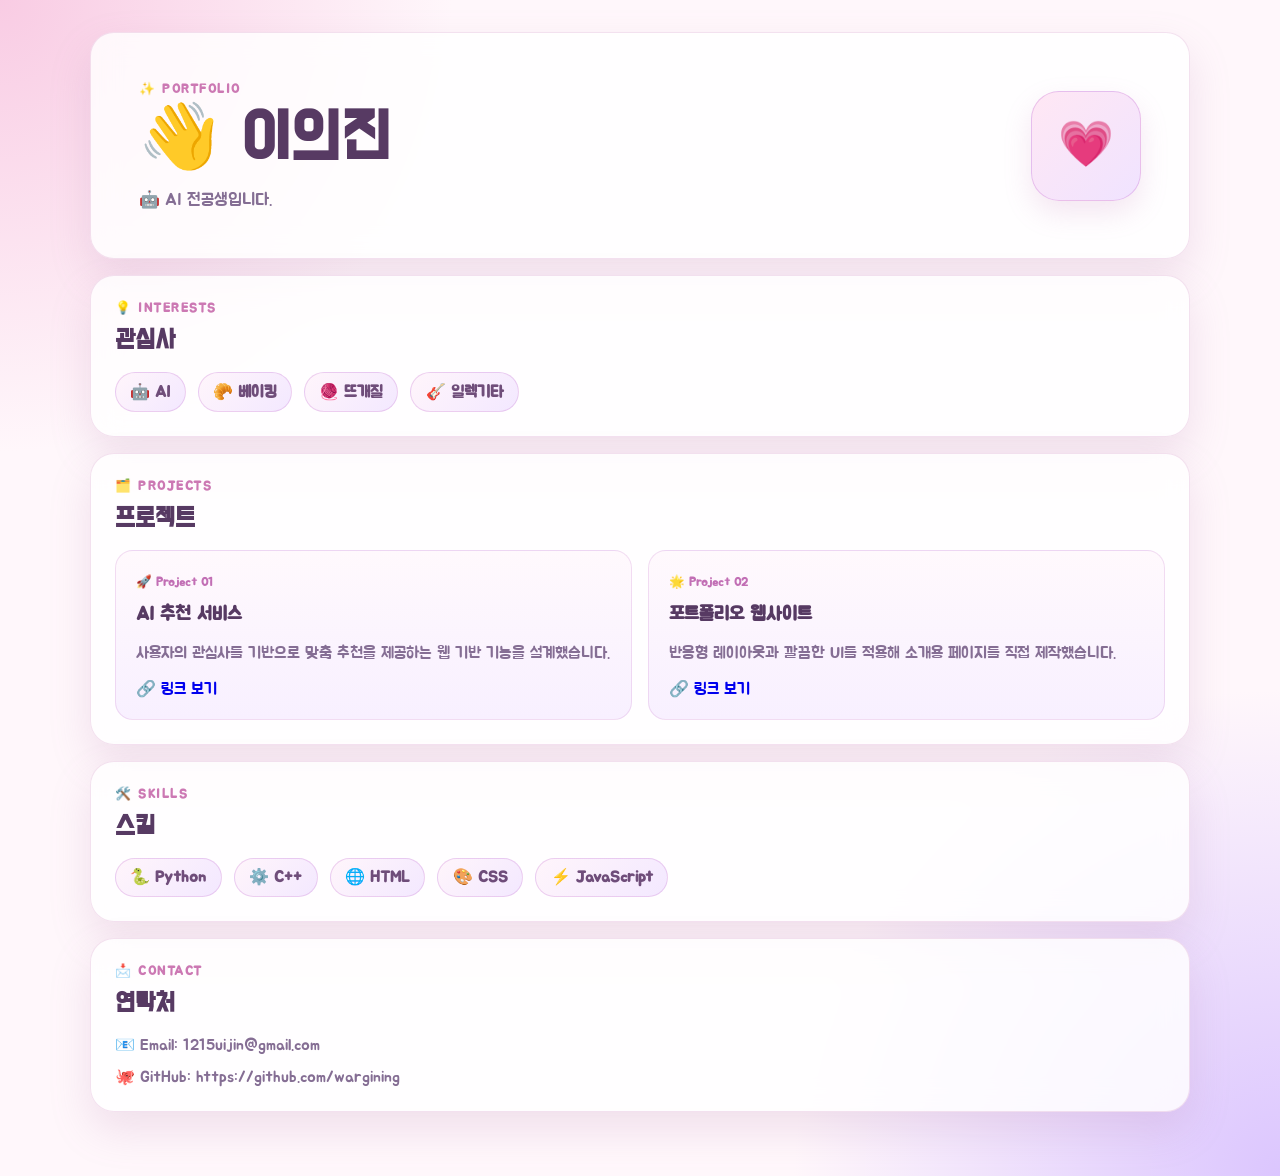
==== index.html @ f604fe85 "Update intro and interests" ====
<!DOCTYPE html>
<html lang="ko">
  <head>
    <meta charset="UTF-8" />
    <meta name="viewport" content="width=device-width, initial-scale=1.0" />
    <title>이의진 | Portfolio</title>
    <link rel="preconnect" href="https://fonts.googleapis.com" />
    <link rel="preconnect" href="https://fonts.gstatic.com" crossorigin />
    <link
      href="https://fonts.googleapis.com/css2?family=Do+Hyeon&family=Jua&family=Inter:wght@400;500;600;700;800&display=swap"
      rel="stylesheet"
    />
    <link rel="stylesheet" href="styles.css" />
  </head>
  <body>
    <main class="page-shell">
      <section class="hero-card">
        <div class="hero-content reveal hero-layout">
          <div class="hero-text">
            <p class="eyebrow">✨ Portfolio</p>
            <h1>👋 이의진</h1>
            <p class="intro-text">🤖 AI 전공생입니다.</p>
          </div>
          <div class="profile-badge" aria-hidden="true">
            <span>💗</span>
          </div>
        </div>
      </section>

      <section class="section-block reveal">
        <div class="section-header">
          <p class="section-kicker">💡 Interests</p>
          <h2>관심사</h2>
        </div>
        <div class="interest-grid">
          <div class="info-chip">🤖 AI</div>
          <div class="info-chip">🥐 베이킹</div>
          <div class="info-chip">🧶 뜨개질</div>
          <div class="info-chip">🎸 일렉기타</div>
        </div>
      </section>

      <section class="section-block reveal">
        <div class="section-header">
          <p class="section-kicker">🗂️ Projects</p>
          <h2>프로젝트</h2>
        </div>
        <div class="project-grid">
          <article class="project-card">
            <span class="project-tag">🚀 Project 01</span>
            <h3>AI 추천 서비스</h3>
            <p>
              사용자의 관심사를 기반으로 맞춤 추천을 제공하는 웹 기반 기능을 설계했습니다.
            </p>
            <a href="https://example.com" target="_blank" rel="noreferrer">🔗 링크 보기</a>
          </article>

          <article class="project-card">
            <span class="project-tag">🌟 Project 02</span>
            <h3>포트폴리오 웹사이트</h3>
            <p>
              반응형 레이아웃과 깔끔한 UI를 적용해 소개용 페이지를 직접 제작했습니다.
            </p>
            <a href="https://example.com" target="_blank" rel="noreferrer">🔗 링크 보기</a>
          </article>
        </div>
      </section>

      <section class="section-block reveal">
        <div class="section-header">
          <p class="section-kicker">🛠️ Skills</p>
          <h2>스킬</h2>
        </div>
        <div class="badge-list">
          <span class="badge">🐍 Python</span>
          <span class="badge">⚙️ C++</span>
          <span class="badge">🌐 HTML</span>
          <span class="badge">🎨 CSS</span>
          <span class="badge">⚡ JavaScript</span>
        </div>
      </section>

      <section class="section-block contact-block reveal">
        <div class="section-header">
          <p class="section-kicker">📩 Contact</p>
          <h2>연락처</h2>
        </div>
        <div class="contact-list">
          <a href="mailto:1215uijin@gmail.com">📧 Email: 1215uijin@gmail.com</a>
          <a href="https://github.com/wargining" target="_blank" rel="noreferrer">
            🐙 GitHub: https://github.com/wargining
          </a>
        </div>
      </section>
    </main>
  </body>
</html>
---- styles.css ----
:root {
  --bg: #fff7fb;
  --surface: rgba(255, 255, 255, 0.82);
  --surface-soft: #fdf1f8;
  --text: #573a63;
  --muted: #856e94;
  --accent: #f2a9cc;
  --accent-strong: #cf89d8;
  --accent-soft: #f7d8ec;
  --border: rgba(198, 123, 181, 0.22);
  --shadow: 0 18px 42px rgba(174, 114, 164, 0.18);
}

* {
  box-sizing: border-box;
}

body {
  margin: 0;
  min-height: 100vh;
  font-family: "Jua", "Inter", sans-serif;
  background:
    radial-gradient(circle at top left, rgba(248, 199, 225, 0.9), transparent 26%),
    radial-gradient(circle at bottom right, rgba(213, 189, 255, 0.85), transparent 28%),
    var(--bg);
  color: var(--text);
}

.page-shell {
  width: min(1100px, calc(100% - 2rem));
  margin: 0 auto;
  padding: 2rem 0 4rem;
}

.hero-card,
.section-block {
  background: var(--surface);
  border: 1px solid var(--border);
  border-radius: 24px;
  box-shadow: var(--shadow);
  backdrop-filter: blur(14px);
}

.hero-card {
  padding: 3rem;
  margin-bottom: 1rem;
}

.hero-layout {
  display: flex;
  align-items: center;
  justify-content: space-between;
  gap: 1.5rem;
}

.hero-text {
  flex: 1;
}

.profile-badge {
  width: 110px;
  height: 110px;
  border-radius: 28px;
  display: grid;
  place-items: center;
  font-size: 2.8rem;
  background: linear-gradient(135deg, #ffe7f4, #f0e3ff);
  border: 1px solid rgba(207, 137, 216, 0.42);
  box-shadow: 0 12px 28px rgba(194, 122, 178, 0.18);
}

.eyebrow,
.section-kicker {
  margin: 0 0 0.5rem;
  color: #cc78b3;
  font-size: 0.8rem;
  letter-spacing: 0.12em;
  font-weight: 800;
  text-transform: uppercase;
}

.hero-card h1 {
  margin: 0;
  font-family: "Do Hyeon", sans-serif;
  font-size: clamp(2.4rem, 5vw, 4.5rem);
  line-height: 1.05;
  letter-spacing: 0.02em;
}

.intro-text {
  max-width: 660px;
  margin: 1rem 0 0;
  color: var(--muted);
  font-size: 1.05rem;
}

.section-block {
  padding: 1.5rem;
  margin-top: 1rem;
}

.section-header h2 {
  margin: 0 0 1rem;
  font-family: "Do Hyeon", "Jua", sans-serif;
  font-size: 1.6rem;
}

.interest-grid,
.badge-list {
  display: flex;
  flex-wrap: wrap;
  gap: 0.75rem;
}

.info-chip,
.badge {
  padding: 0.55rem 0.9rem;
  border-radius: 999px;
  border: 1px solid rgba(207, 137, 216, 0.35);
  background: linear-gradient(135deg, #fff5fb, #f3e8ff);
  color: #6f4d7a;
  font-weight: 700;
}

.project-grid {
  display: grid;
  grid-template-columns: repeat(2, minmax(0, 1fr));
  gap: 1rem;
}

.project-card {
  background: linear-gradient(180deg, #fff9fd, #f8f0ff);
  border: 1px solid rgba(211, 152, 216, 0.3);
  border-radius: 18px;
  padding: 1.25rem;
  transition: transform 0.25s ease, box-shadow 0.25s ease;
}

.project-card:hover {
  transform: translateY(-4px);
  box-shadow: 0 16px 30px rgba(190, 126, 174, 0.18);
}

.project-tag {
  display: inline-block;
  margin-bottom: 0.8rem;
  color: #c26fb5;
  font-size: 0.78rem;
  font-weight: 800;
}

.project-card h3 {
  margin: 0 0 0.75rem;
  font-size: 1.2rem;
}

.project-card p,
.contact-list a {
  color: var(--muted);
}

.project-card a,
.contact-list a {
  text-decoration: none;
}

.project-card a:hover,
.contact-list a:hover {
  color: #b661a3;
}

.contact-list {
  display: grid;
  gap: 0.75rem;
}

.reveal {
  opacity: 0;
  transform: translateY(18px);
  animation: fadeUp 0.9s ease forwards;
}

.reveal:nth-child(2) {
  animation-delay: 0.12s;
}

.reveal:nth-child(3) {
  animation-delay: 0.24s;
}

.reveal:nth-child(4) {
  animation-delay: 0.36s;
}

.reveal:nth-child(5) {
  animation-delay: 0.48s;
}

@keyframes fadeUp {
  from {
    opacity: 0;
    transform: translateY(18px);
  }
  to {
    opacity: 1;
    transform: translateY(0);
  }
}

@media (max-width: 700px) {
  .page-shell {
    width: min(100%, calc(100% - 1rem));
  }

  .hero-card,
  .section-block {
    padding: 1.1rem;
  }

  .project-grid {
    grid-template-columns: 1fr;
  }
}
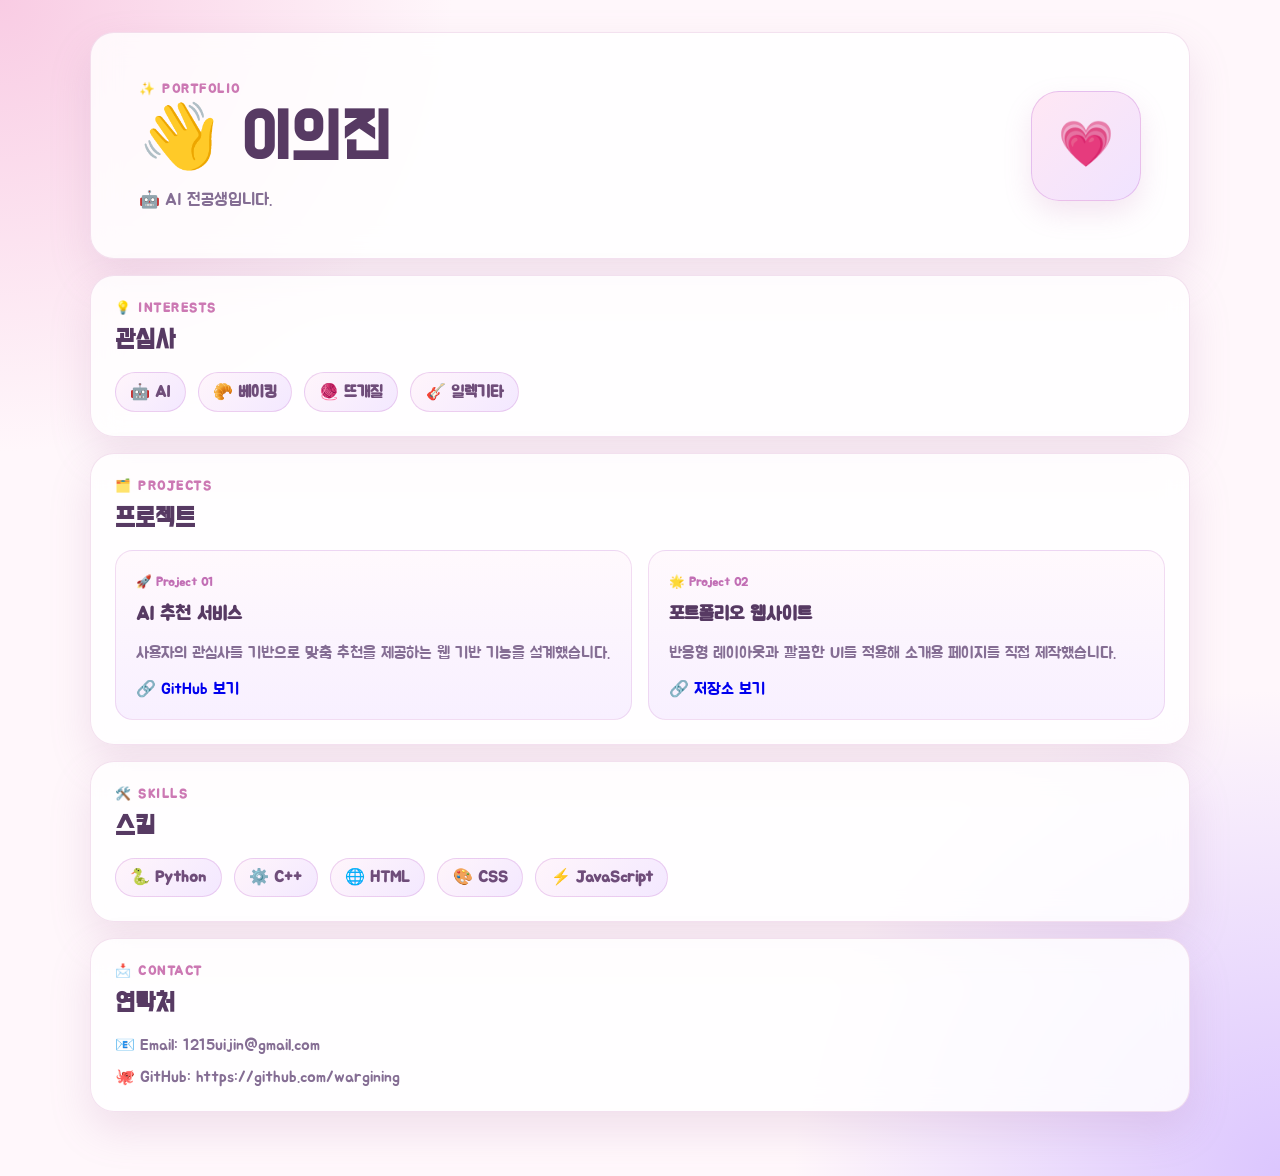
==== commit 0721e839: "Replace example project links" ====
--- a/index.html
+++ b/index.html
@@ -52,7 +52,7 @@
             <p>
               사용자의 관심사를 기반으로 맞춤 추천을 제공하는 웹 기반 기능을 설계했습니다.
             </p>
-            <a href="https://example.com" target="_blank" rel="noreferrer">🔗 링크 보기</a>
+            <a href="https://github.com/wargining" target="_blank" rel="noreferrer">🔗 GitHub 보기</a>
           </article>
 
           <article class="project-card">
@@ -61,7 +61,7 @@
             <p>
               반응형 레이아웃과 깔끔한 UI를 적용해 소개용 페이지를 직접 제작했습니다.
             </p>
-            <a href="https://example.com" target="_blank" rel="noreferrer">🔗 링크 보기</a>
+            <a href="https://github.com/wargining/home" target="_blank" rel="noreferrer">🔗 저장소 보기</a>
           </article>
         </div>
       </section>
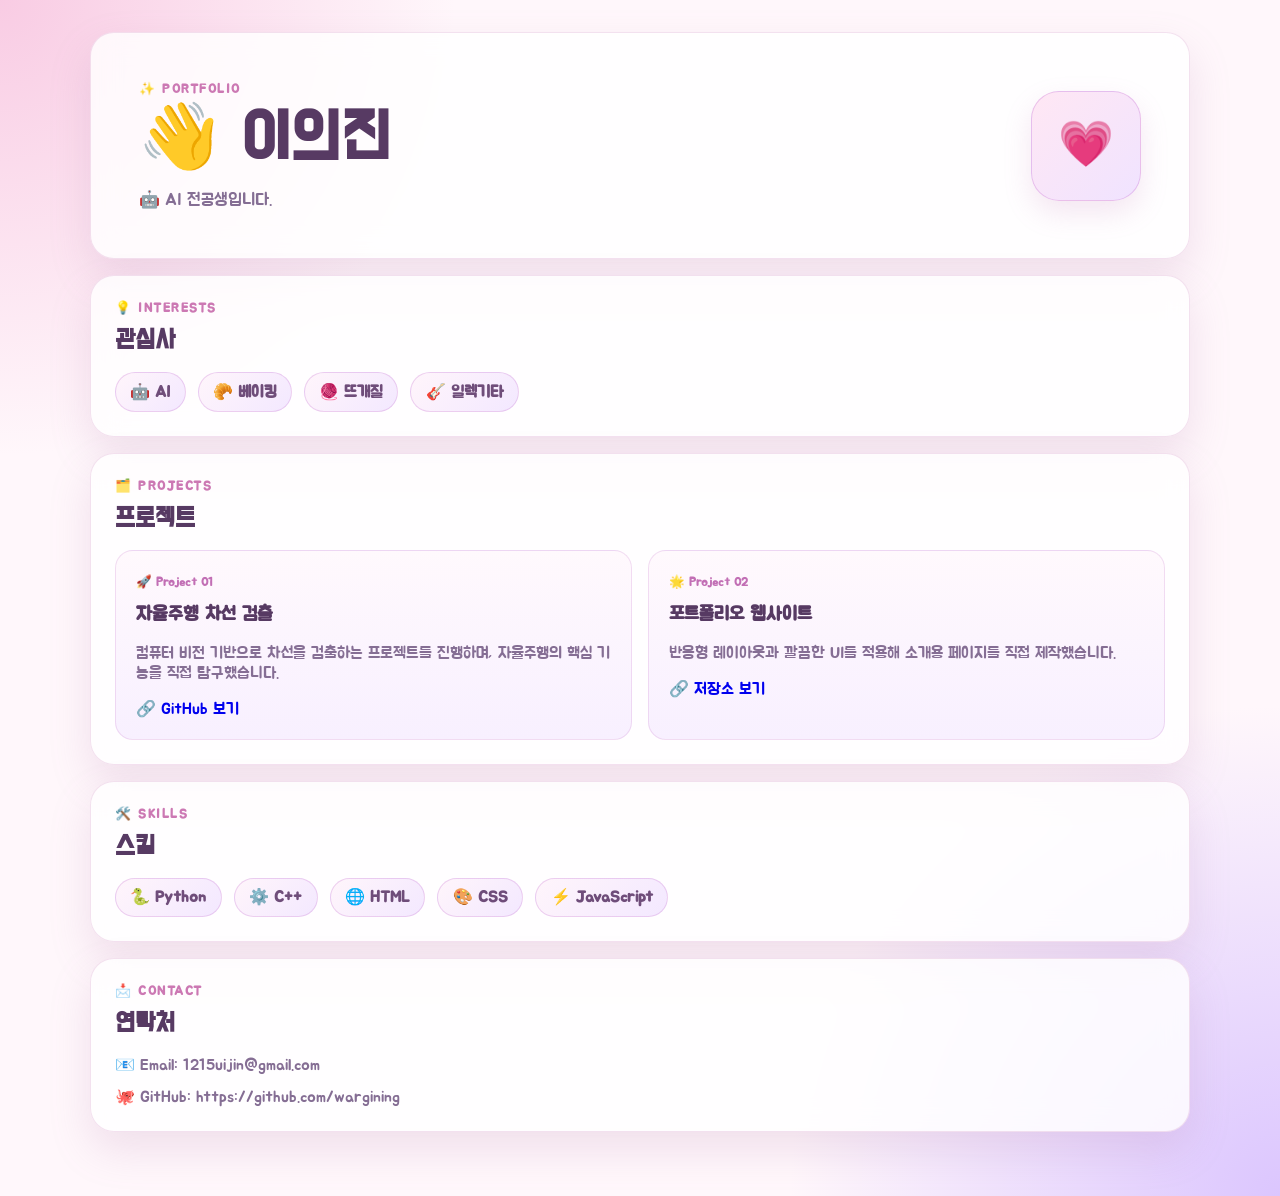
==== commit 40f69466: "Update project 01 details" ====
--- a/index.html
+++ b/index.html
@@ -48,11 +48,11 @@
         <div class="project-grid">
           <article class="project-card">
             <span class="project-tag">🚀 Project 01</span>
-            <h3>AI 추천 서비스</h3>
+            <h3>자율주행 차선 검출</h3>
             <p>
-              사용자의 관심사를 기반으로 맞춤 추천을 제공하는 웹 기반 기능을 설계했습니다.
+              컴퓨터 비전 기반으로 차선을 검출하는 프로젝트를 진행하며, 자율주행의 핵심 기능을 직접 탐구했습니다.
             </p>
-            <a href="https://github.com/wargining" target="_blank" rel="noreferrer">🔗 GitHub 보기</a>
+            <a href="https://github.com/wargining/Autonomous_Vehicle_Midterm_report" target="_blank" rel="noreferrer">🔗 GitHub 보기</a>
           </article>
 
           <article class="project-card">
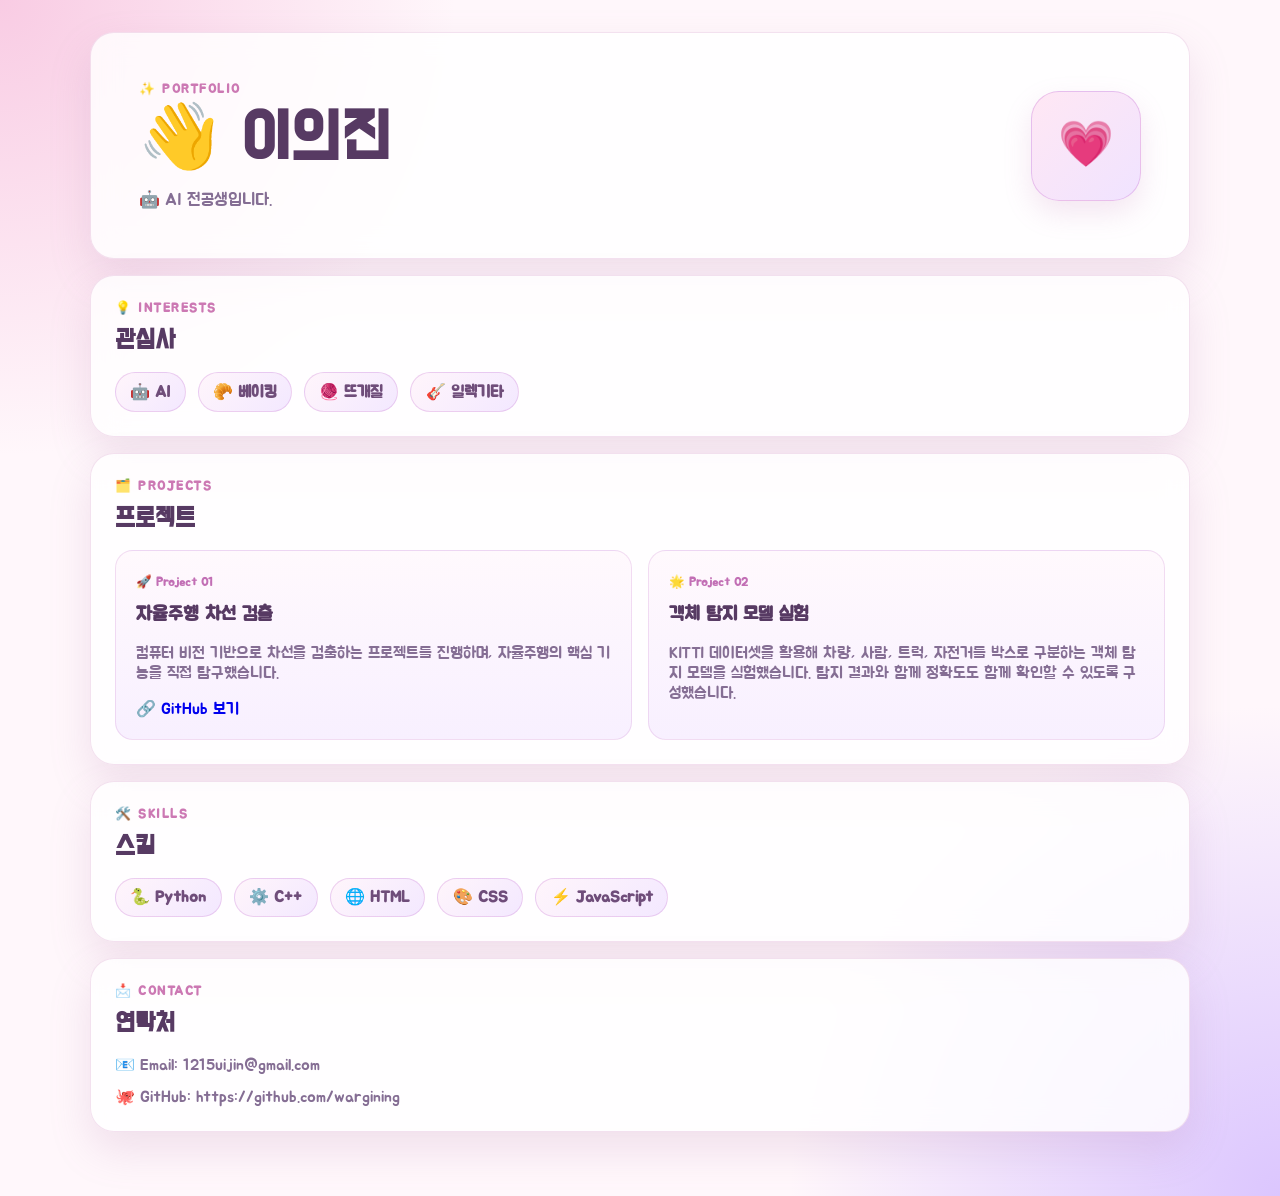
==== commit 43d489e1: "Update project 02 content" ====
--- a/index.html
+++ b/index.html
@@ -57,11 +57,10 @@
 
           <article class="project-card">
             <span class="project-tag">🌟 Project 02</span>
-            <h3>포트폴리오 웹사이트</h3>
+            <h3>객체 탐지 모델 실험</h3>
             <p>
-              반응형 레이아웃과 깔끔한 UI를 적용해 소개용 페이지를 직접 제작했습니다.
+              KITTI 데이터셋을 활용해 차량, 사람, 트럭, 자전거를 박스로 구분하는 객체 탐지 모델을 실험했습니다. 탐지 결과와 함께 정확도도 함께 확인할 수 있도록 구성했습니다.
             </p>
-            <a href="https://github.com/wargining/home" target="_blank" rel="noreferrer">🔗 저장소 보기</a>
           </article>
         </div>
       </section>
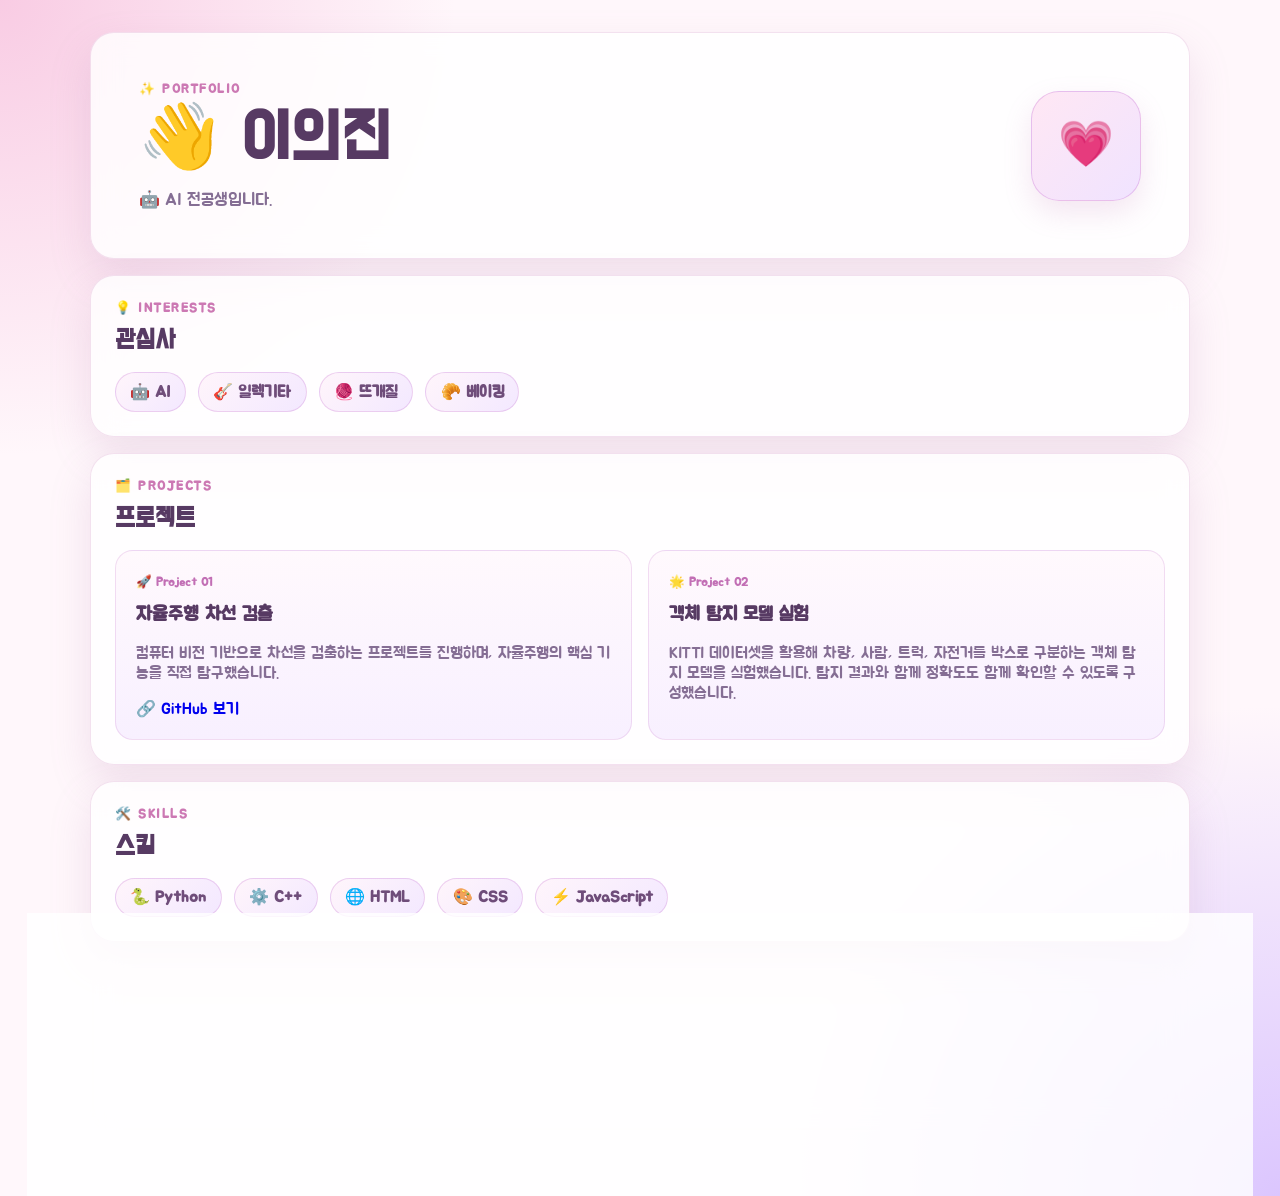
==== commit 0aef5db9: "Reorder interests" ====
--- a/index.html
+++ b/index.html
@@ -34,9 +34,9 @@
         </div>
         <div class="interest-grid">
           <div class="info-chip">🤖 AI</div>
+          <div class="info-chip">🎸 일렉기타</div>
+          <div class="info-chip">🧶 뜨개질</div>
           <div class="info-chip">🥐 베이킹</div>
-          <div class="info-chip">🧶 뜨개질</div>
-          <div class="info-chip">🎸 일렉기타</div>
         </div>
       </section>
 
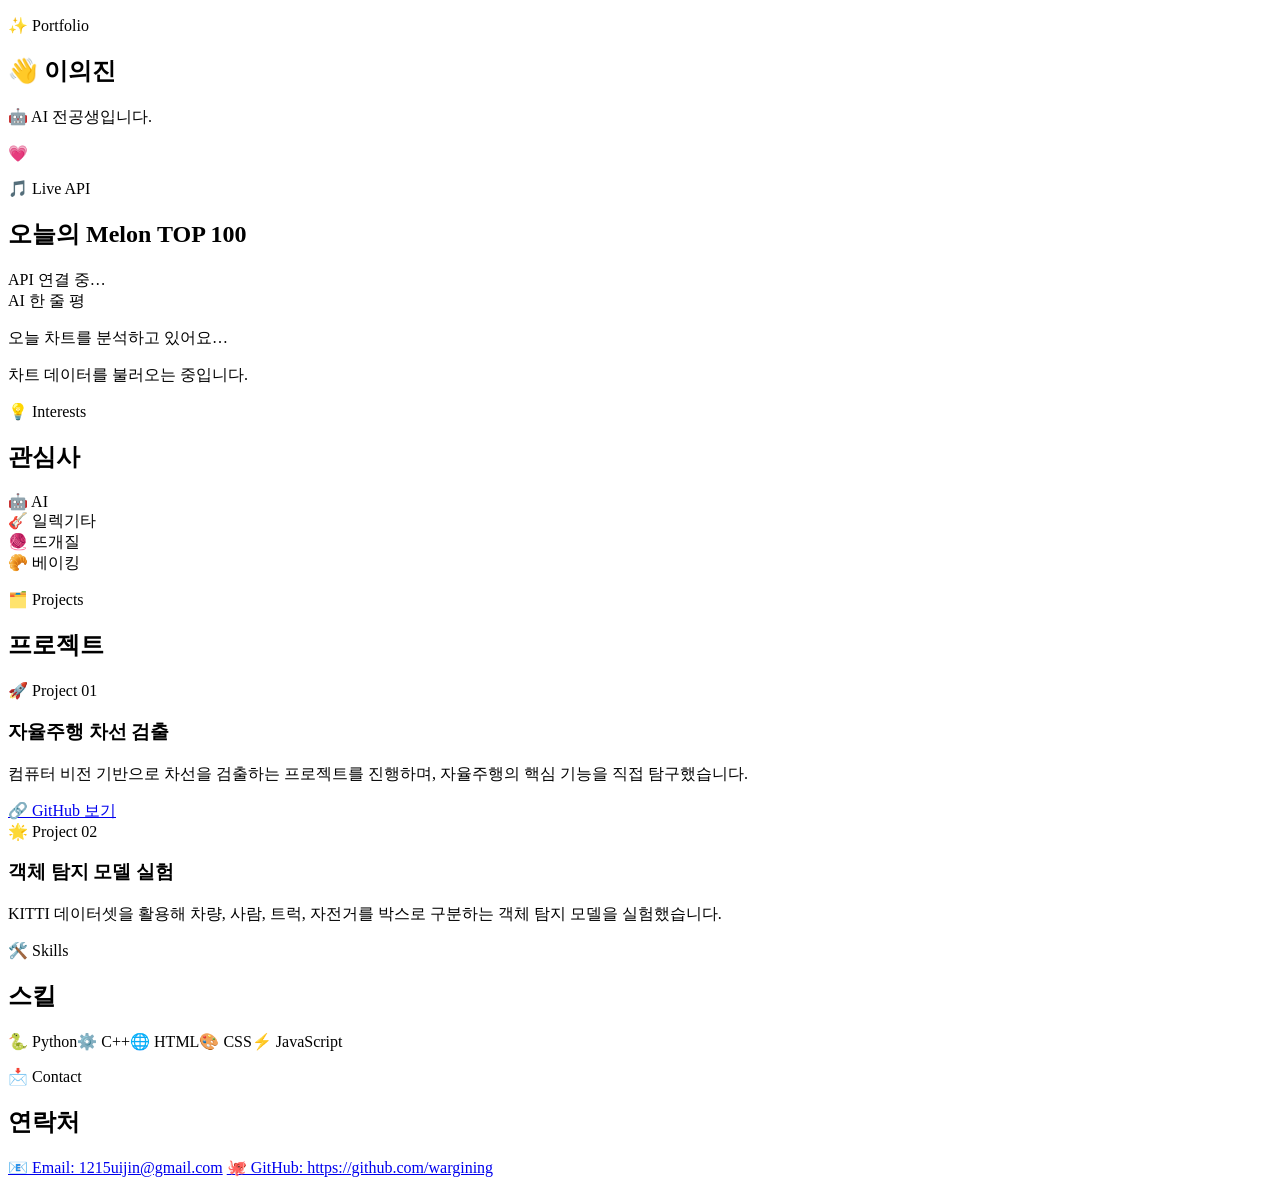
==== commit 522588da: "Add Melon chart API and AI summary" ====
--- a/index.html
+++ b/index.html
@@ -6,11 +6,9 @@
     <title>이의진 | Portfolio</title>
     <link rel="preconnect" href="https://fonts.googleapis.com" />
     <link rel="preconnect" href="https://fonts.gstatic.com" crossorigin />
-    <link
-      href="https://fonts.googleapis.com/css2?family=Do+Hyeon&family=Jua&family=Inter:wght@400;500;600;700;800&display=swap"
-      rel="stylesheet"
-    />
-    <link rel="stylesheet" href="styles.css" />
+    <link href="https://fonts.googleapis.com/css2?family=Do+Hyeon&family=Jua&family=Inter:wght@400;500;600;700;800&display=swap" rel="stylesheet" />
+    <link rel="stylesheet" href="/static/styles.css" />
+    <script src="/static/script.js" defer></script>
   </head>
   <body>
     <main class="page-shell">
@@ -21,74 +19,60 @@
             <h1>👋 이의진</h1>
             <p class="intro-text">🤖 AI 전공생입니다.</p>
           </div>
-          <div class="profile-badge" aria-hidden="true">
-            <span>💗</span>
+          <div class="profile-badge" aria-hidden="true"><span>💗</span></div>
+        </div>
+      </section>
+
+      <section class="section-block chart-section reveal" aria-labelledby="chart-title">
+        <div class="section-header chart-heading">
+          <div>
+            <p class="section-kicker">🎵 Live API</p>
+            <h2 id="chart-title">오늘의 Melon TOP 100</h2>
           </div>
+          <span id="api-status" class="api-status">API 연결 중…</span>
+        </div>
+        <div class="ai-summary">
+          <span class="ai-label">AI 한 줄 평</span>
+          <p id="ai-summary">오늘 차트를 분석하고 있어요…</p>
+        </div>
+        <div id="chart-list" class="chart-list" aria-live="polite">
+          <p class="loading-message">차트 데이터를 불러오는 중입니다.</p>
         </div>
       </section>
 
       <section class="section-block reveal">
-        <div class="section-header">
-          <p class="section-kicker">💡 Interests</p>
-          <h2>관심사</h2>
-        </div>
+        <div class="section-header"><p class="section-kicker">💡 Interests</p><h2>관심사</h2></div>
         <div class="interest-grid">
-          <div class="info-chip">🤖 AI</div>
-          <div class="info-chip">🎸 일렉기타</div>
-          <div class="info-chip">🧶 뜨개질</div>
-          <div class="info-chip">🥐 베이킹</div>
+          <div class="info-chip">🤖 AI</div><div class="info-chip">🎸 일렉기타</div>
+          <div class="info-chip">🧶 뜨개질</div><div class="info-chip">🥐 베이킹</div>
         </div>
       </section>
 
       <section class="section-block reveal">
-        <div class="section-header">
-          <p class="section-kicker">🗂️ Projects</p>
-          <h2>프로젝트</h2>
-        </div>
+        <div class="section-header"><p class="section-kicker">🗂️ Projects</p><h2>프로젝트</h2></div>
         <div class="project-grid">
           <article class="project-card">
-            <span class="project-tag">🚀 Project 01</span>
-            <h3>자율주행 차선 검출</h3>
-            <p>
-              컴퓨터 비전 기반으로 차선을 검출하는 프로젝트를 진행하며, 자율주행의 핵심 기능을 직접 탐구했습니다.
-            </p>
+            <span class="project-tag">🚀 Project 01</span><h3>자율주행 차선 검출</h3>
+            <p>컴퓨터 비전 기반으로 차선을 검출하는 프로젝트를 진행하며, 자율주행의 핵심 기능을 직접 탐구했습니다.</p>
             <a href="https://github.com/wargining/Autonomous_Vehicle_Midterm_report" target="_blank" rel="noreferrer">🔗 GitHub 보기</a>
           </article>
-
           <article class="project-card">
-            <span class="project-tag">🌟 Project 02</span>
-            <h3>객체 탐지 모델 실험</h3>
-            <p>
-              KITTI 데이터셋을 활용해 차량, 사람, 트럭, 자전거를 박스로 구분하는 객체 탐지 모델을 실험했습니다. 탐지 결과와 함께 정확도도 함께 확인할 수 있도록 구성했습니다.
-            </p>
+            <span class="project-tag">🌟 Project 02</span><h3>객체 탐지 모델 실험</h3>
+            <p>KITTI 데이터셋을 활용해 차량, 사람, 트럭, 자전거를 박스로 구분하는 객체 탐지 모델을 실험했습니다.</p>
           </article>
         </div>
       </section>
 
       <section class="section-block reveal">
-        <div class="section-header">
-          <p class="section-kicker">🛠️ Skills</p>
-          <h2>스킬</h2>
-        </div>
-        <div class="badge-list">
-          <span class="badge">🐍 Python</span>
-          <span class="badge">⚙️ C++</span>
-          <span class="badge">🌐 HTML</span>
-          <span class="badge">🎨 CSS</span>
-          <span class="badge">⚡ JavaScript</span>
-        </div>
+        <div class="section-header"><p class="section-kicker">🛠️ Skills</p><h2>스킬</h2></div>
+        <div class="badge-list"><span class="badge">🐍 Python</span><span class="badge">⚙️ C++</span><span class="badge">🌐 HTML</span><span class="badge">🎨 CSS</span><span class="badge">⚡ JavaScript</span></div>
       </section>
 
       <section class="section-block contact-block reveal">
-        <div class="section-header">
-          <p class="section-kicker">📩 Contact</p>
-          <h2>연락처</h2>
-        </div>
+        <div class="section-header"><p class="section-kicker">📩 Contact</p><h2>연락처</h2></div>
         <div class="contact-list">
           <a href="mailto:1215uijin@gmail.com">📧 Email: 1215uijin@gmail.com</a>
-          <a href="https://github.com/wargining" target="_blank" rel="noreferrer">
-            🐙 GitHub: https://github.com/wargining
-          </a>
+          <a href="https://github.com/wargining" target="_blank" rel="noreferrer">🐙 GitHub: https://github.com/wargining</a>
         </div>
       </section>
     </main>
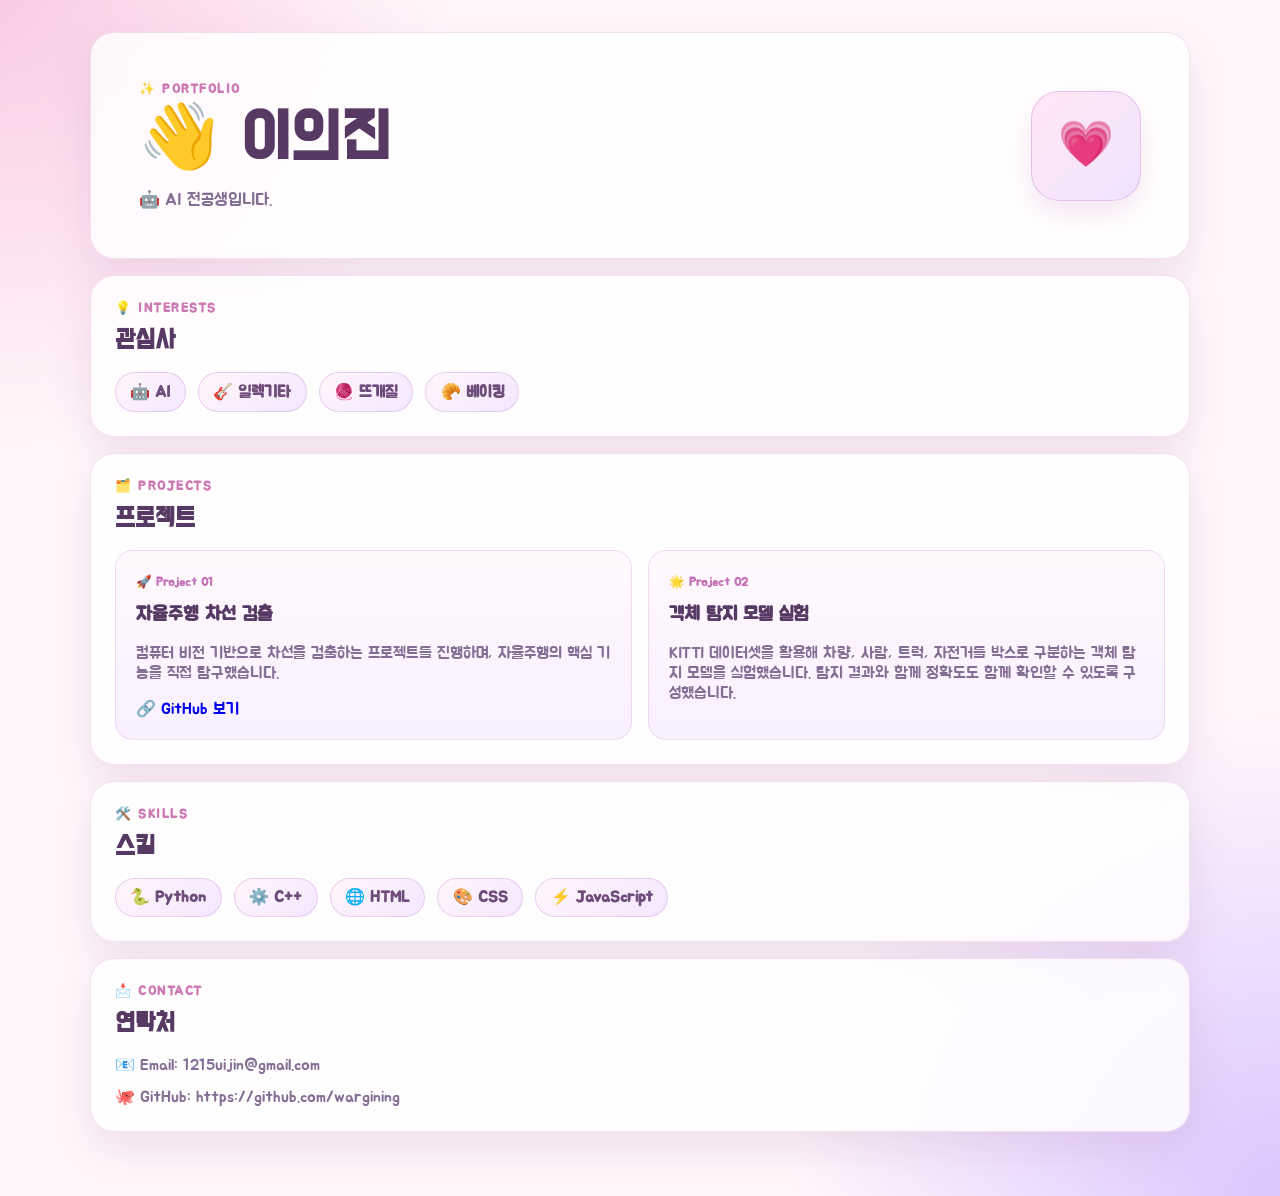
==== commit bcb3d053: "Separate Melon chart into standalone app" ====
--- a/index.html
+++ b/index.html
@@ -6,9 +6,11 @@
     <title>이의진 | Portfolio</title>
     <link rel="preconnect" href="https://fonts.googleapis.com" />
     <link rel="preconnect" href="https://fonts.gstatic.com" crossorigin />
-    <link href="https://fonts.googleapis.com/css2?family=Do+Hyeon&family=Jua&family=Inter:wght@400;500;600;700;800&display=swap" rel="stylesheet" />
-    <link rel="stylesheet" href="/static/styles.css" />
-    <script src="/static/script.js" defer></script>
+    <link
+      href="https://fonts.googleapis.com/css2?family=Do+Hyeon&family=Jua&family=Inter:wght@400;500;600;700;800&display=swap"
+      rel="stylesheet"
+    />
+    <link rel="stylesheet" href="styles.css" />
   </head>
   <body>
     <main class="page-shell">
@@ -19,60 +21,74 @@
             <h1>👋 이의진</h1>
             <p class="intro-text">🤖 AI 전공생입니다.</p>
           </div>
-          <div class="profile-badge" aria-hidden="true"><span>💗</span></div>
-        </div>
-      </section>
-
-      <section class="section-block chart-section reveal" aria-labelledby="chart-title">
-        <div class="section-header chart-heading">
-          <div>
-            <p class="section-kicker">🎵 Live API</p>
-            <h2 id="chart-title">오늘의 Melon TOP 100</h2>
+          <div class="profile-badge" aria-hidden="true">
+            <span>💗</span>
           </div>
-          <span id="api-status" class="api-status">API 연결 중…</span>
-        </div>
-        <div class="ai-summary">
-          <span class="ai-label">AI 한 줄 평</span>
-          <p id="ai-summary">오늘 차트를 분석하고 있어요…</p>
-        </div>
-        <div id="chart-list" class="chart-list" aria-live="polite">
-          <p class="loading-message">차트 데이터를 불러오는 중입니다.</p>
         </div>
       </section>
 
       <section class="section-block reveal">
-        <div class="section-header"><p class="section-kicker">💡 Interests</p><h2>관심사</h2></div>
+        <div class="section-header">
+          <p class="section-kicker">💡 Interests</p>
+          <h2>관심사</h2>
+        </div>
         <div class="interest-grid">
-          <div class="info-chip">🤖 AI</div><div class="info-chip">🎸 일렉기타</div>
-          <div class="info-chip">🧶 뜨개질</div><div class="info-chip">🥐 베이킹</div>
+          <div class="info-chip">🤖 AI</div>
+          <div class="info-chip">🎸 일렉기타</div>
+          <div class="info-chip">🧶 뜨개질</div>
+          <div class="info-chip">🥐 베이킹</div>
         </div>
       </section>
 
       <section class="section-block reveal">
-        <div class="section-header"><p class="section-kicker">🗂️ Projects</p><h2>프로젝트</h2></div>
+        <div class="section-header">
+          <p class="section-kicker">🗂️ Projects</p>
+          <h2>프로젝트</h2>
+        </div>
         <div class="project-grid">
           <article class="project-card">
-            <span class="project-tag">🚀 Project 01</span><h3>자율주행 차선 검출</h3>
-            <p>컴퓨터 비전 기반으로 차선을 검출하는 프로젝트를 진행하며, 자율주행의 핵심 기능을 직접 탐구했습니다.</p>
+            <span class="project-tag">🚀 Project 01</span>
+            <h3>자율주행 차선 검출</h3>
+            <p>
+              컴퓨터 비전 기반으로 차선을 검출하는 프로젝트를 진행하며, 자율주행의 핵심 기능을 직접 탐구했습니다.
+            </p>
             <a href="https://github.com/wargining/Autonomous_Vehicle_Midterm_report" target="_blank" rel="noreferrer">🔗 GitHub 보기</a>
           </article>
+
           <article class="project-card">
-            <span class="project-tag">🌟 Project 02</span><h3>객체 탐지 모델 실험</h3>
-            <p>KITTI 데이터셋을 활용해 차량, 사람, 트럭, 자전거를 박스로 구분하는 객체 탐지 모델을 실험했습니다.</p>
+            <span class="project-tag">🌟 Project 02</span>
+            <h3>객체 탐지 모델 실험</h3>
+            <p>
+              KITTI 데이터셋을 활용해 차량, 사람, 트럭, 자전거를 박스로 구분하는 객체 탐지 모델을 실험했습니다. 탐지 결과와 함께 정확도도 함께 확인할 수 있도록 구성했습니다.
+            </p>
           </article>
         </div>
       </section>
 
       <section class="section-block reveal">
-        <div class="section-header"><p class="section-kicker">🛠️ Skills</p><h2>스킬</h2></div>
-        <div class="badge-list"><span class="badge">🐍 Python</span><span class="badge">⚙️ C++</span><span class="badge">🌐 HTML</span><span class="badge">🎨 CSS</span><span class="badge">⚡ JavaScript</span></div>
+        <div class="section-header">
+          <p class="section-kicker">🛠️ Skills</p>
+          <h2>스킬</h2>
+        </div>
+        <div class="badge-list">
+          <span class="badge">🐍 Python</span>
+          <span class="badge">⚙️ C++</span>
+          <span class="badge">🌐 HTML</span>
+          <span class="badge">🎨 CSS</span>
+          <span class="badge">⚡ JavaScript</span>
+        </div>
       </section>
 
       <section class="section-block contact-block reveal">
-        <div class="section-header"><p class="section-kicker">📩 Contact</p><h2>연락처</h2></div>
+        <div class="section-header">
+          <p class="section-kicker">📩 Contact</p>
+          <h2>연락처</h2>
+        </div>
         <div class="contact-list">
           <a href="mailto:1215uijin@gmail.com">📧 Email: 1215uijin@gmail.com</a>
-          <a href="https://github.com/wargining" target="_blank" rel="noreferrer">🐙 GitHub: https://github.com/wargining</a>
+          <a href="https://github.com/wargining" target="_blank" rel="noreferrer">
+            🐙 GitHub: https://github.com/wargining
+          </a>
         </div>
       </section>
     </main>
--- a/styles.css
+++ b/styles.css
@@ -0,0 +1,223 @@
+:root {
+  --bg: #fff7fb;
+  --surface: rgba(255, 255, 255, 0.82);
+  --surface-soft: #fdf1f8;
+  --text: #573a63;
+  --muted: #856e94;
+  --accent: #f2a9cc;
+  --accent-strong: #cf89d8;
+  --accent-soft: #f7d8ec;
+  --border: rgba(198, 123, 181, 0.22);
+  --shadow: 0 18px 42px rgba(174, 114, 164, 0.18);
+}
+
+* {
+  box-sizing: border-box;
+}
+
+body {
+  margin: 0;
+  min-height: 100vh;
+  font-family: "Jua", "Inter", sans-serif;
+  background:
+    radial-gradient(circle at top left, rgba(248, 199, 225, 0.9), transparent 26%),
+    radial-gradient(circle at bottom right, rgba(213, 189, 255, 0.85), transparent 28%),
+    var(--bg);
+  color: var(--text);
+}
+
+.page-shell {
+  width: min(1100px, calc(100% - 2rem));
+  margin: 0 auto;
+  padding: 2rem 0 4rem;
+}
+
+.hero-card,
+.section-block {
+  background: var(--surface);
+  border: 1px solid var(--border);
+  border-radius: 24px;
+  box-shadow: var(--shadow);
+  backdrop-filter: blur(14px);
+}
+
+.hero-card {
+  padding: 3rem;
+  margin-bottom: 1rem;
+}
+
+.hero-layout {
+  display: flex;
+  align-items: center;
+  justify-content: space-between;
+  gap: 1.5rem;
+}
+
+.hero-text {
+  flex: 1;
+}
+
+.profile-badge {
+  width: 110px;
+  height: 110px;
+  border-radius: 28px;
+  display: grid;
+  place-items: center;
+  font-size: 2.8rem;
+  background: linear-gradient(135deg, #ffe7f4, #f0e3ff);
+  border: 1px solid rgba(207, 137, 216, 0.42);
+  box-shadow: 0 12px 28px rgba(194, 122, 178, 0.18);
+}
+
+.eyebrow,
+.section-kicker {
+  margin: 0 0 0.5rem;
+  color: #cc78b3;
+  font-size: 0.8rem;
+  letter-spacing: 0.12em;
+  font-weight: 800;
+  text-transform: uppercase;
+}
+
+.hero-card h1 {
+  margin: 0;
+  font-family: "Do Hyeon", sans-serif;
+  font-size: clamp(2.4rem, 5vw, 4.5rem);
+  line-height: 1.05;
+  letter-spacing: 0.02em;
+}
+
+.intro-text {
+  max-width: 660px;
+  margin: 1rem 0 0;
+  color: var(--muted);
+  font-size: 1.05rem;
+}
+
+.section-block {
+  padding: 1.5rem;
+  margin-top: 1rem;
+}
+
+.section-header h2 {
+  margin: 0 0 1rem;
+  font-family: "Do Hyeon", "Jua", sans-serif;
+  font-size: 1.6rem;
+}
+
+.interest-grid,
+.badge-list {
+  display: flex;
+  flex-wrap: wrap;
+  gap: 0.75rem;
+}
+
+.info-chip,
+.badge {
+  padding: 0.55rem 0.9rem;
+  border-radius: 999px;
+  border: 1px solid rgba(207, 137, 216, 0.35);
+  background: linear-gradient(135deg, #fff5fb, #f3e8ff);
+  color: #6f4d7a;
+  font-weight: 700;
+}
+
+.project-grid {
+  display: grid;
+  grid-template-columns: repeat(2, minmax(0, 1fr));
+  gap: 1rem;
+}
+
+.project-card {
+  background: linear-gradient(180deg, #fff9fd, #f8f0ff);
+  border: 1px solid rgba(211, 152, 216, 0.3);
+  border-radius: 18px;
+  padding: 1.25rem;
+  transition: transform 0.25s ease, box-shadow 0.25s ease;
+}
+
+.project-card:hover {
+  transform: translateY(-4px);
+  box-shadow: 0 16px 30px rgba(190, 126, 174, 0.18);
+}
+
+.project-tag {
+  display: inline-block;
+  margin-bottom: 0.8rem;
+  color: #c26fb5;
+  font-size: 0.78rem;
+  font-weight: 800;
+}
+
+.project-card h3 {
+  margin: 0 0 0.75rem;
+  font-size: 1.2rem;
+}
+
+.project-card p,
+.contact-list a {
+  color: var(--muted);
+}
+
+.project-card a,
+.contact-list a {
+  text-decoration: none;
+}
+
+.project-card a:hover,
+.contact-list a:hover {
+  color: #b661a3;
+}
+
+.contact-list {
+  display: grid;
+  gap: 0.75rem;
+}
+
+.reveal {
+  opacity: 0;
+  transform: translateY(18px);
+  animation: fadeUp 0.9s ease forwards;
+}
+
+.reveal:nth-child(2) {
+  animation-delay: 0.12s;
+}
+
+.reveal:nth-child(3) {
+  animation-delay: 0.24s;
+}
+
+.reveal:nth-child(4) {
+  animation-delay: 0.36s;
+}
+
+.reveal:nth-child(5) {
+  animation-delay: 0.48s;
+}
+
+@keyframes fadeUp {
+  from {
+    opacity: 0;
+    transform: translateY(18px);
+  }
+  to {
+    opacity: 1;
+    transform: translateY(0);
+  }
+}
+
+@media (max-width: 700px) {
+  .page-shell {
+    width: min(100%, calc(100% - 1rem));
+  }
+
+  .hero-card,
+  .section-block {
+    padding: 1.1rem;
+  }
+
+  .project-grid {
+    grid-template-columns: 1fr;
+  }
+}
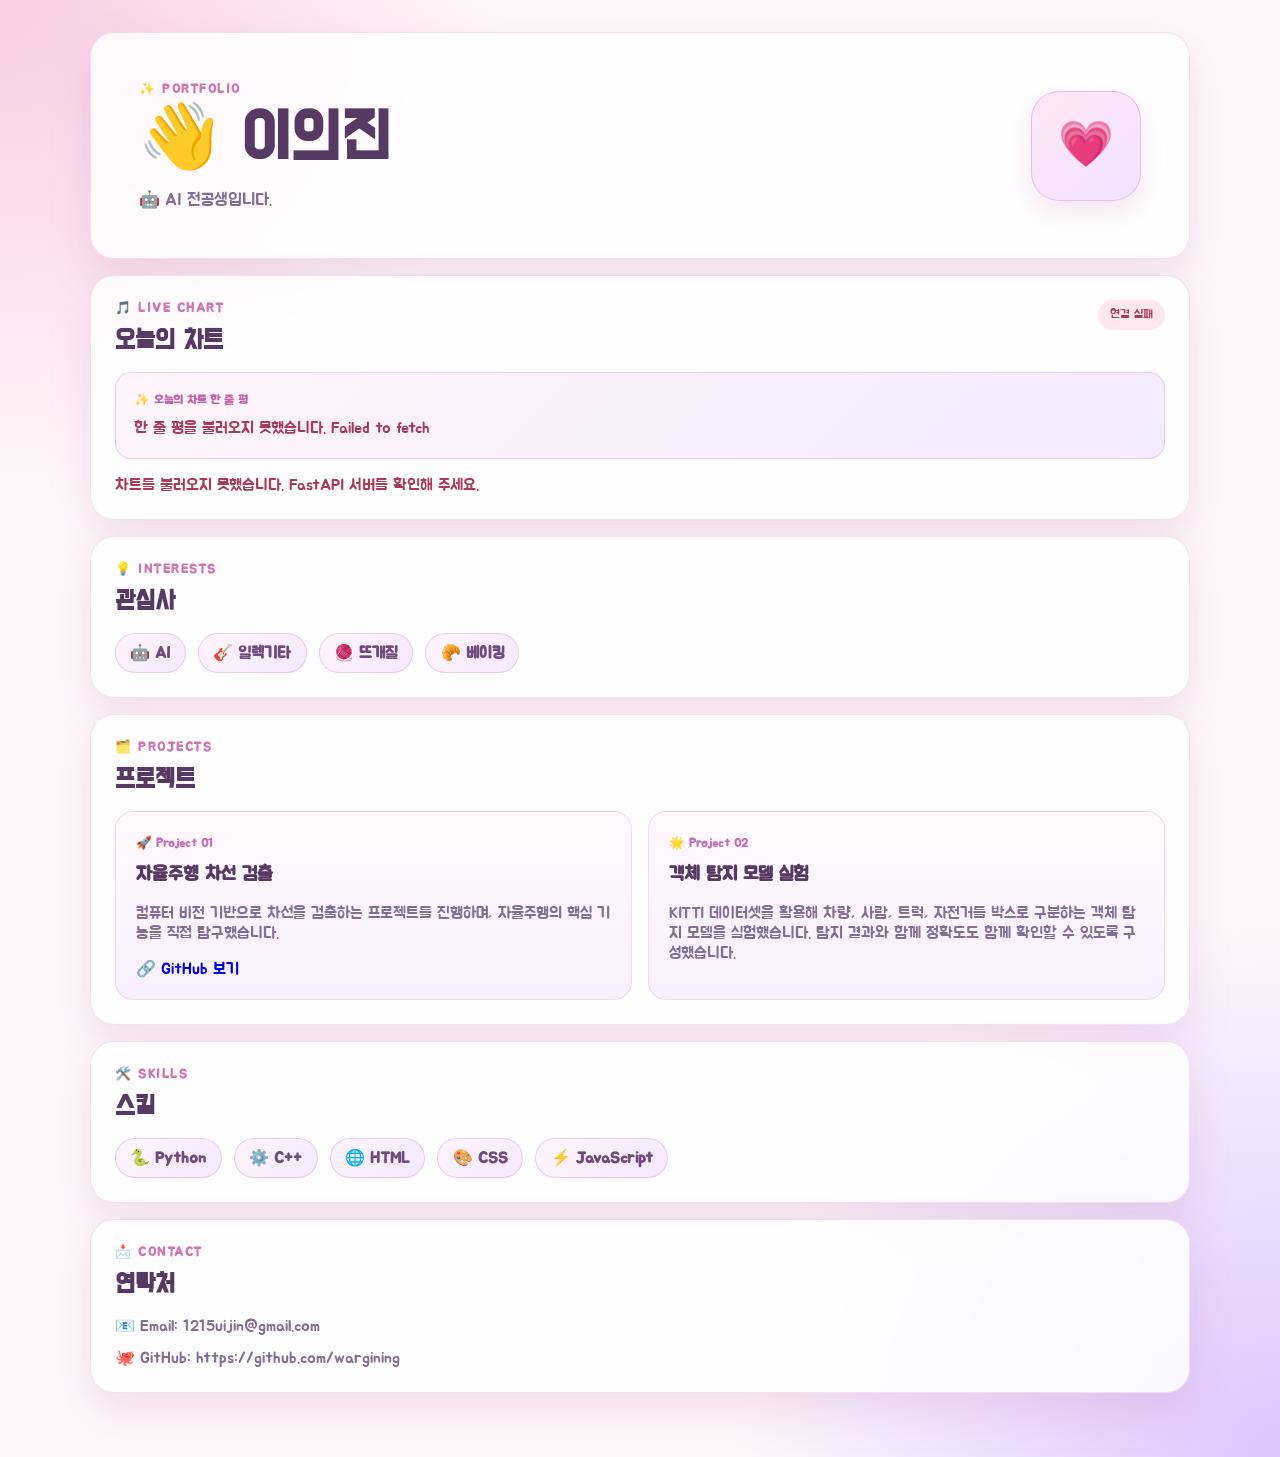
==== commit 6e8ec28b: "Connect portfolio to chart API" ====
--- a/index.html
+++ b/index.html
@@ -11,6 +11,7 @@
       rel="stylesheet"
     />
     <link rel="stylesheet" href="styles.css" />
+    <script src="script.js" defer></script>
   </head>
   <body>
     <main class="page-shell">
@@ -25,6 +26,25 @@
             <span>💗</span>
           </div>
         </div>
+      </section>
+
+      <section class="section-block chart-section reveal" aria-labelledby="chart-title">
+        <div class="section-header chart-header">
+          <div>
+            <p class="section-kicker">🎵 Live Chart</p>
+            <h2 id="chart-title">오늘의 차트</h2>
+          </div>
+          <span id="chart-status" class="chart-status">불러오는 중</span>
+        </div>
+
+        <div class="chart-insight">
+          <span>✨ 오늘의 차트 한 줄 평</span>
+          <p id="chart-insight">AI가 차트를 분석하고 있어요.</p>
+        </div>
+
+        <ol id="chart-ranking" class="chart-ranking" aria-live="polite">
+          <li class="chart-message">TOP 10을 불러오는 중입니다.</li>
+        </ol>
       </section>
 
       <section class="section-block reveal">
--- a/styles.css
+++ b/styles.css
@@ -105,6 +105,112 @@
   font-size: 1.6rem;
 }
 
+.chart-header {
+  display: flex;
+  align-items: flex-start;
+  justify-content: space-between;
+  gap: 1rem;
+}
+
+.chart-status {
+  padding: 0.45rem 0.75rem;
+  border-radius: 999px;
+  background: #f3e8f8;
+  color: var(--muted);
+  font-size: 0.75rem;
+}
+
+.chart-status.connected {
+  background: #e4f7ec;
+  color: #28784e;
+}
+
+.chart-status.failed {
+  background: #ffe7ed;
+  color: #a93a59;
+}
+
+.chart-insight {
+  margin-bottom: 1rem;
+  padding: 1rem 1.1rem;
+  border: 1px solid rgba(207, 137, 216, 0.35);
+  border-radius: 16px;
+  background: linear-gradient(135deg, #fff5fb, #f3eaff);
+}
+
+.chart-insight > span {
+  color: #bd67ae;
+  font-size: 0.78rem;
+  font-weight: 800;
+}
+
+.chart-insight p {
+  margin: 0.45rem 0 0;
+  color: var(--text);
+  line-height: 1.6;
+}
+
+.chart-insight p.error {
+  color: #a93a59;
+}
+
+.chart-ranking {
+  display: grid;
+  grid-template-columns: repeat(2, minmax(0, 1fr));
+  gap: 0.65rem;
+  margin: 0;
+  padding: 0;
+  list-style: none;
+}
+
+.chart-item {
+  display: grid;
+  grid-template-columns: 2rem minmax(0, 1fr);
+  align-items: center;
+  gap: 0.75rem;
+  padding: 0.85rem 1rem;
+  border: 1px solid var(--border);
+  border-radius: 14px;
+  background: rgba(255, 255, 255, 0.68);
+}
+
+.chart-rank {
+  color: #c26fb5;
+  font-size: 1.15rem;
+  text-align: center;
+}
+
+.chart-song-info {
+  display: grid;
+  min-width: 0;
+}
+
+.chart-song-title,
+.chart-artist {
+  overflow: hidden;
+  text-overflow: ellipsis;
+  white-space: nowrap;
+}
+
+.chart-song-title {
+  font-weight: 700;
+}
+
+.chart-artist {
+  margin-top: 0.2rem;
+  color: var(--muted);
+  font-size: 0.8rem;
+}
+
+.chart-message {
+  grid-column: 1 / -1;
+  color: var(--muted);
+}
+
+.chart-message.error {
+  color: #a93a59;
+}
+
 .interest-grid,
 .badge-list {
   display: flex;
@@ -220,4 +326,8 @@
   .project-grid {
     grid-template-columns: 1fr;
   }
-}
+
+  .chart-ranking {
+    grid-template-columns: 1fr;
+  }
+}
